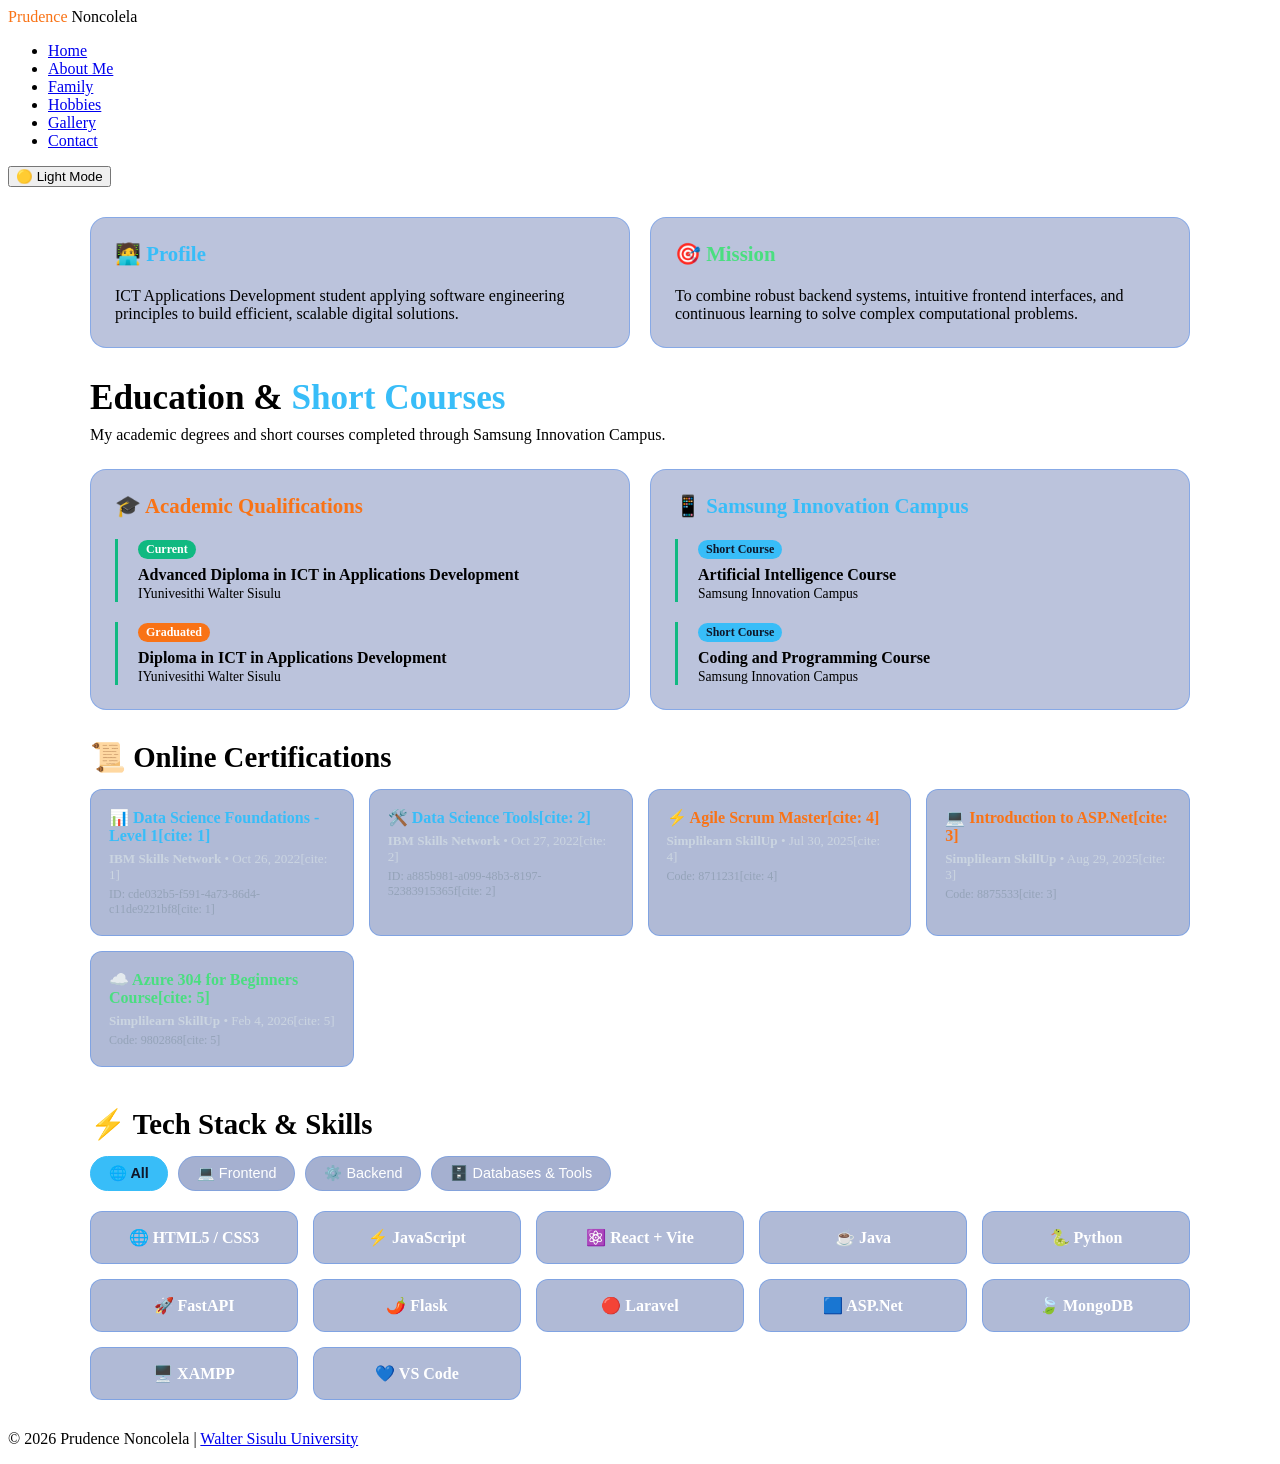
==== about.html @ 29603ced "Add files via upload" ====
<!DOCTYPE html>
<html lang="en">
<head>
    <meta charset="UTF-8">
    <meta name="viewport" content="width=device-width, initial-scale=1.0">
    <title>Prudence Noncolela - About Me</title>
    <link rel="stylesheet" href="css/style.css">
    <style>
        .about-wrapper {
            max-width: 1100px;
            margin: 30px auto;
            padding: 0 20px;
        }

        .top-cards {
            display: grid;
            grid-template-columns: repeat(auto-fit, minmax(300px, 1fr));
            gap: 20px;
            margin-bottom: 30px;
        }

        .info-card {
            background: rgba(30, 58, 138, 0.3);
            border: 1px solid rgba(59, 130, 246, 0.4);
            border-radius: 16px;
            padding: 24px;
        }

        .info-card h3 {
            color: #38bdf8;
            margin-top: 0;
            font-size: 1.3rem;
        }

        .timeline-item {
            padding-left: 20px;
            margin-bottom: 20px;
            border-left: 3px solid #10b981;
        }

        .timeline-item:last-child {
            margin-bottom: 0;
        }

        .year-tag {
            background-color: #f97316;
            color: #ffffff;
            font-size: 0.75rem;
            padding: 2px 8px;
            border-radius: 10px;
            display: inline-block;
            margin-bottom: 5px;
            font-weight: bold;
        }

        /* Certifications Grid */
        .cert-grid {
            display: grid;
            grid-template-columns: repeat(auto-fill, minmax(240px, 1fr));
            gap: 15px;
            margin-bottom: 40px;
        }
        .cert-card {
            background-color: rgba(30, 58, 138, 0.35);
            border: 1px solid rgba(59, 130, 246, 0.4);
            border-radius: 12px;
            padding: 18px;
            text-align: left;
        }
        .cert-card h4 {
            margin: 0 0 6px 0;
            color: #ffffff;
            font-size: 1rem;
        }
        .cert-card p {
            margin: 0;
            font-size: 0.82rem;
            color: var(--text-body, #cbd5e1);
        }

        /* Tech Stack Filters */
        .filter-tabs {
            display: flex;
            gap: 10px;
            margin-bottom: 20px;
            flex-wrap: wrap;
        }
        .tab-btn {
            background: rgba(30, 58, 138, 0.4);
            border: 1px solid rgba(59, 130, 246, 0.3);
            color: var(--text-heading, #ffffff);
            padding: 8px 18px;
            border-radius: 20px;
            cursor: pointer;
            font-size: 0.9rem;
            transition: all 0.2s ease;
        }
        .tab-btn.active {
            background-color: #38bdf8;
            border-color: #38bdf8;
            color: #0f172a;
            font-weight: bold;
        }

        .tech-grid {
            display: grid;
            grid-template-columns: repeat(auto-fill, minmax(200px, 1fr));
            gap: 15px;
        }
        .tech-card {
            background-color: rgba(30, 58, 138, 0.35);
            border: 1px solid rgba(59, 130, 246, 0.4);
            border-radius: 12px;
            padding: 16px;
            text-align: center;
            font-weight: 600;
            display: flex;
            align-items: center;
            justify-content: center;
            gap: 8px;
            color: var(--text-heading, #ffffff);
        }
        .tech-card.hidden {
            display: none !important;
        }

        body.light-mode .info-card,
        body.light-mode .cert-card,
        body.light-mode .tech-card {
            background-color: #ffffff;
            border-color: #cbd5e1;
            color: #0f172a;
        }
        body.light-mode .cert-card h4 {
            color: #0f172a;
        }
        body.light-mode .tab-btn {
            background: #f1f5f9;
            border-color: #cbd5e1;
            color: #334155;
        }
        body.light-mode .tab-btn.active {
            background-color: #f97316;
            color: #ffffff;
        }
    </style>
</head>
<body>

    <header>
        <div class="logo"><span style="color: #f97316;">Prudence</span> Noncolela</div>
        <nav>
            <ul>
                <li><a href="index.html">Home</a></li>
                <li><a href="about.html" class="active">About Me</a></li>
                <li><a href="family.html">Family</a></li>
                <li><a href="hobbies.html">Hobbies</a></li>
                <li><a href="gallery.html">Gallery</a></li>
                <li><a href="contact.html">Contact</a></li>
            </ul>
        </nav>
        <button id="theme-toggle" class="theme-btn">🟡 Light Mode</button>
    </header>

    <main class="about-wrapper">
        <!-- Profile & Mission Cards -->
        <div class="top-cards">
            <div class="info-card">
                <h3>🧑‍💻 Profile</h3>
                <p style="color: var(--text-body); margin: 0;">ICT Applications Development student applying software engineering principles to build efficient, scalable digital solutions.</p>
            </div>
            <div class="info-card">
                <h3 style="color: #4ade80;">🎯 Mission</h3>
                <p style="color: var(--text-body); margin: 0;">To combine robust backend systems, intuitive frontend interfaces, and continuous learning to solve complex computational problems.</p>
            </div>
        </div>

        <!-- Academic Background Section -->
        <div style="margin-bottom: 25px;">
            <h1 style="font-size: 2.2rem; margin-bottom: 8px;">Education & <span style="color: #38bdf8;">Short Courses</span></h1>
            <p style="color: var(--text-body); margin: 0;">My academic degrees and short courses completed through Samsung Innovation Campus.</p>
        </div>

        <div class="top-cards">
            <!-- Academic Qualifications -->
            <div class="info-card">
                <h3 style="color: #f97316;">🎓 Academic Qualifications</h3>
                <div class="timeline-item">
                    <span class="year-tag" style="background:#10b981;">Current</span>
                    <h4 style="margin:2px 0;">Advanced Diploma in ICT in Applications Development</h4>
                    <p style="margin:0; font-size: 0.85rem; color:var(--text-body);">IYunivesithi Walter Sisulu</p>
                </div>
                <div class="timeline-item">
                    <span class="year-tag">Graduated</span>
                    <h4 style="margin:2px 0;">Diploma in ICT in Applications Development</h4>
                    <p style="margin:0; font-size: 0.85rem; color:var(--text-body);">IYunivesithi Walter Sisulu</p>
                </div>
            </div>

            <!-- Samsung Innovation Campus Short Courses -->
            <div class="info-card">
                <h3 style="color: #38bdf8;">📱 Samsung Innovation Campus</h3>
                <div class="timeline-item">
                    <span class="year-tag" style="background:#38bdf8; color:#0f172a;">Short Course</span>
                    <h4 style="margin:2px 0;">Artificial Intelligence Course</h4>
                    <p style="margin:0; font-size: 0.85rem; color:var(--text-body);">Samsung Innovation Campus</p>
                </div>
                <div class="timeline-item">
                    <span class="year-tag" style="background:#38bdf8; color:#0f172a;">Short Course</span>
                    <h4 style="margin:2px 0;">Coding and Programming Course</h4>
                    <p style="margin:0; font-size: 0.85rem; color:var(--text-body);">Samsung Innovation Campus</p>
                </div>
            </div>
        </div>

        <!-- Online Certifications Section -->
        <h2 style="font-size: 1.8rem; margin-top: 30px; margin-bottom: 15px;">📜 Online Certifications</h2>
        <div class="cert-grid">
            <div class="cert-card">
                <h4 style="color: #38bdf8;">📊 Data Science Foundations - Level 1[cite: 1]</h4>
                <p><strong>IBM Skills Network</strong> • Oct 26, 2022[cite: 1]</p>
                <p style="font-size: 0.75rem; margin-top: 4px; color: #94a3b8;">ID: cde032b5-f591-4a73-86d4-c11de9221bf8[cite: 1]</p>
            </div>
            <div class="cert-card">
                <h4 style="color: #38bdf8;">🛠️ Data Science Tools[cite: 2]</h4>
                <p><strong>IBM Skills Network</strong> • Oct 27, 2022[cite: 2]</p>
                <p style="font-size: 0.75rem; margin-top: 4px; color: #94a3b8;">ID: a885b981-a099-48b3-8197-52383915365f[cite: 2]</p>
            </div>
            <div class="cert-card">
                <h4 style="color: #f97316;">⚡ Agile Scrum Master[cite: 4]</h4>
                <p><strong>Simplilearn SkillUp</strong> • Jul 30, 2025[cite: 4]</p>
                <p style="font-size: 0.75rem; margin-top: 4px; color: #94a3b8;">Code: 8711231[cite: 4]</p>
            </div>
            <div class="cert-card">
                <h4 style="color: #f97316;">💻 Introduction to ASP.Net[cite: 3]</h4>
                <p><strong>Simplilearn SkillUp</strong> • Aug 29, 2025[cite: 3]</p>
                <p style="font-size: 0.75rem; margin-top: 4px; color: #94a3b8;">Code: 8875533[cite: 3]</p>
            </div>
            <div class="cert-card">
                <h4 style="color: #4ade80;">☁️ Azure 304 for Beginners Course[cite: 5]</h4>
                <p><strong>Simplilearn SkillUp</strong> • Feb 4, 2026[cite: 5]</p>
                <p style="font-size: 0.75rem; margin-top: 4px; color: #94a3b8;">Code: 9802868[cite: 5]</p>
            </div>
        </div>

        <!-- Tech Stack Section -->
        <h2 style="font-size: 1.8rem; margin-top: 30px; margin-bottom: 15px;">⚡ Tech Stack & Skills</h2>
        <div class="filter-tabs">
            <button class="tab-btn active" onclick="filterTech('all', this)">🌐 All</button>
            <button class="tab-btn" onclick="filterTech('frontend', this)">💻 Frontend</button>
            <button class="tab-btn" onclick="filterTech('backend', this)">⚙️ Backend</button>
            <button class="tab-btn" onclick="filterTech('tools', this)">🗄️ Databases & Tools</button>
        </div>

        <div class="tech-grid">
            <!-- Frontend -->
            <div class="tech-card" data-category="frontend">🌐 HTML5 / CSS3</div>
            <div class="tech-card" data-category="frontend">⚡ JavaScript</div>
            <div class="tech-card" data-category="frontend">⚛️ React + Vite</div>

            <!-- Backend -->
            <div class="tech-card" data-category="backend">☕ Java</div>
            <div class="tech-card" data-category="backend">🐍 Python</div>
            <div class="tech-card" data-category="backend">🚀 FastAPI</div>
            <div class="tech-card" data-category="backend">🌶️ Flask</div>
            <div class="tech-card" data-category="backend">🔴 Laravel</div>
            <div class="tech-card" data-category="backend">🟦 ASP.Net</div>

            <!-- Databases & Tools -->
            <div class="tech-card" data-category="tools">🍃 MongoDB</div>
            <div class="tech-card" data-category="tools">🖥️ XAMPP</div>
            <div class="tech-card" data-category="tools">💙 VS Code</div>
        </div>
    </main>

    <footer>
        <p>&copy; 2026 Prudence Noncolela | <a href="https://www.wsu.ac.za" target="_blank">Walter Sisulu University</a></p>
    </footer>

    <script>
        function filterTech(category, element) {
            const buttons = document.querySelectorAll('.tab-btn');
            buttons.forEach(btn => btn.classList.remove('active'));
            element.classList.add('active');

            const cards = document.querySelectorAll('.tech-card');
            cards.forEach(card => {
                if (category === 'all' || card.getAttribute('data-category') === category) {
                    card.classList.remove('hidden');
                } else {
                    card.classList.add('hidden');
                }
            });
        }
    </script>
    <script src="js/main.js"></script>
</body>
</html>
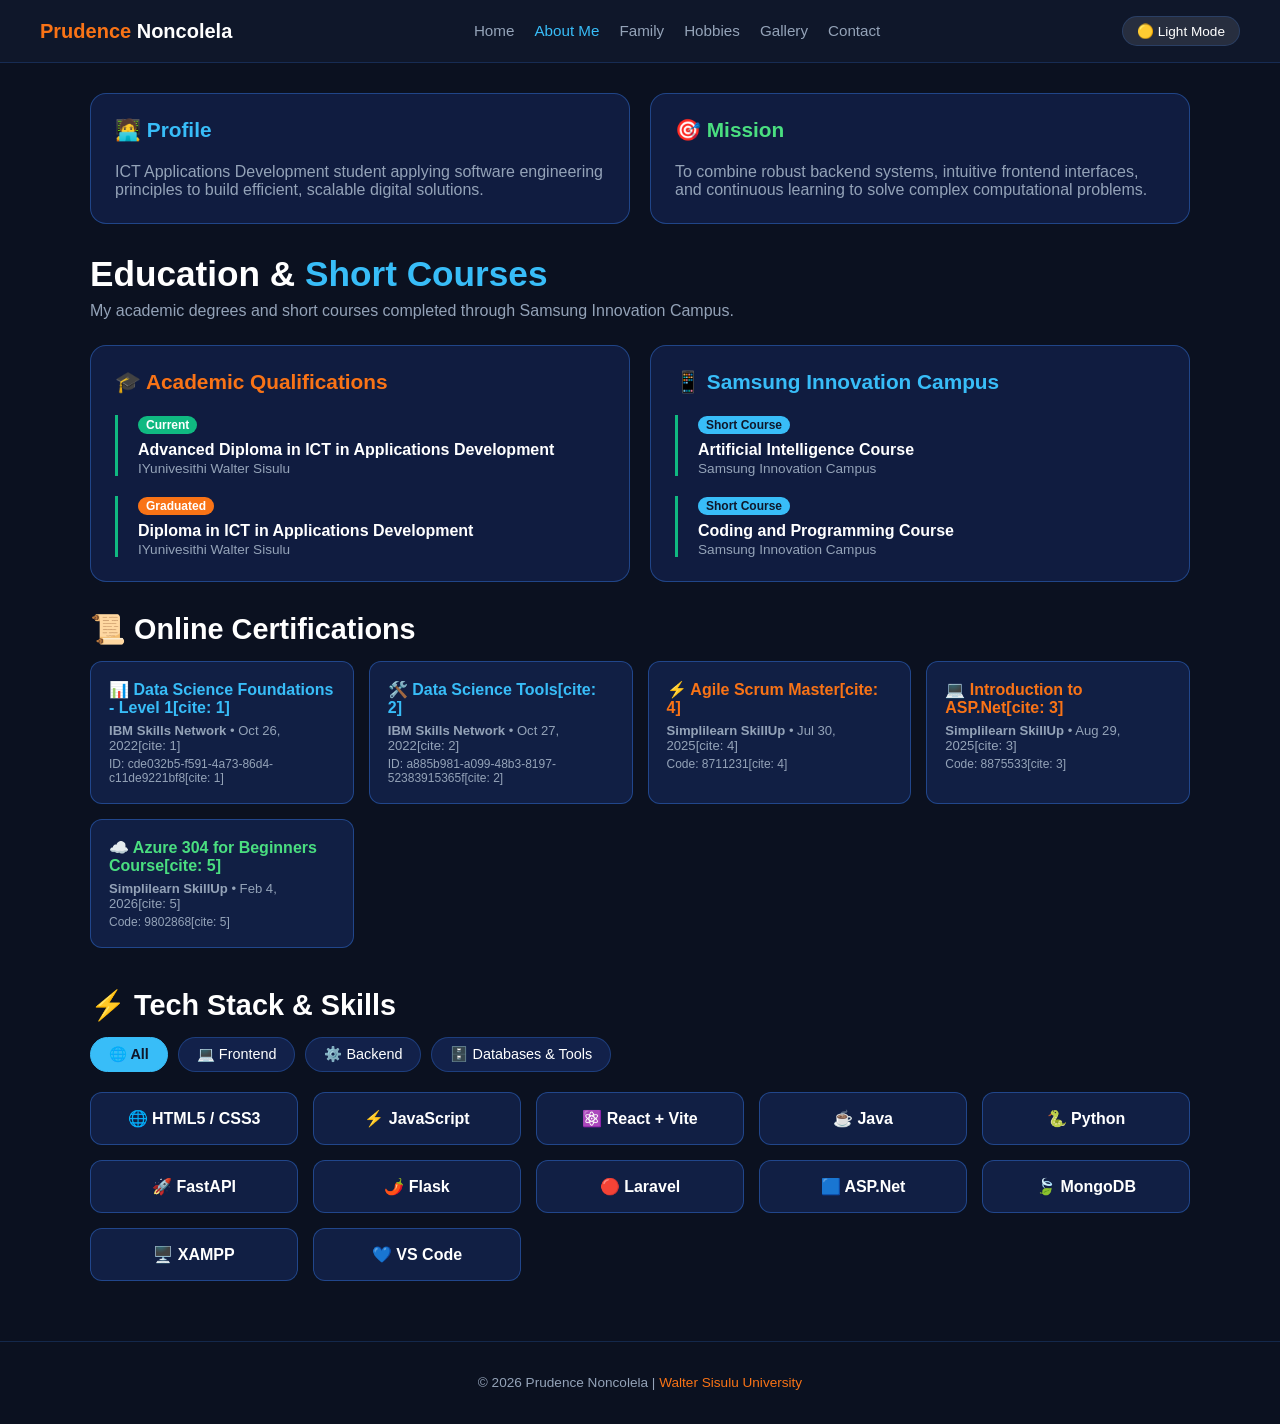
==== commit 6eb868d9: "Update about.html" ====
--- a/about.html
+++ b/about.html
@@ -4,7 +4,7 @@
     <meta charset="UTF-8">
     <meta name="viewport" content="width=device-width, initial-scale=1.0">
     <title>Prudence Noncolela - About Me</title>
-    <link rel="stylesheet" href="css/style.css">
+    <link rel="stylesheet" href="style.css">
     <style>
         .about-wrapper {
             max-width: 1100px;
@@ -293,6 +293,6 @@
             });
         }
     </script>
-    <script src="js/main.js"></script>
+    <script src="main.js"></script>
 </body>
-</html>+</html>
--- a/style.css
+++ b/style.css
@@ -0,0 +1,82 @@
+:root {
+    --bg-main: #0b1120;
+    --bg-header: #0f172a;
+    --text-heading: #ffffff;
+    --text-body: #94a3b8;
+    --border-color: rgba(59, 130, 246, 0.2);
+}
+
+body.light-mode {
+    --bg-main: #f8fafc;
+    --bg-header: #ffffff;
+    --text-heading: #0f172a;
+    --text-body: #475569;
+    --border-color: #e2e8f0;
+}
+
+body {
+    margin: 0;
+    padding: 0;
+    font-family: -apple-system, BlinkMacSystemFont, "Segoe UI", Roboto, sans-serif;
+    background-color: var(--bg-main);
+    color: var(--text-heading);
+    transition: background-color 0.3s ease, color 0.3s ease;
+}
+
+header {
+    background-color: var(--bg-header);
+    border-bottom: 1px solid var(--border-color);
+    padding: 16px 40px;
+    display: flex;
+    justify-content: space-between;
+    align-items: center;
+}
+
+.logo {
+    font-size: 1.25rem;
+    font-weight: 800;
+}
+
+nav ul {
+    list-style: none;
+    display: flex;
+    gap: 20px;
+    margin: 0;
+    padding: 0;
+}
+
+nav a {
+    color: var(--text-body);
+    text-decoration: none;
+    font-weight: 500;
+    font-size: 0.95rem;
+    transition: color 0.2s;
+}
+
+nav a:hover, nav a.active {
+    color: #38bdf8;
+}
+
+.theme-btn {
+    background: rgba(255, 255, 255, 0.1);
+    border: 1px solid var(--border-color);
+    color: var(--text-heading);
+    padding: 6px 14px;
+    border-radius: 20px;
+    cursor: pointer;
+    font-size: 0.85rem;
+}
+
+footer {
+    border-top: 1px solid var(--border-color);
+    padding: 20px;
+    text-align: center;
+    color: var(--text-body);
+    font-size: 0.85rem;
+    margin-top: 60px;
+}
+
+footer a {
+    color: #f97316;
+    text-decoration: none;
+}
